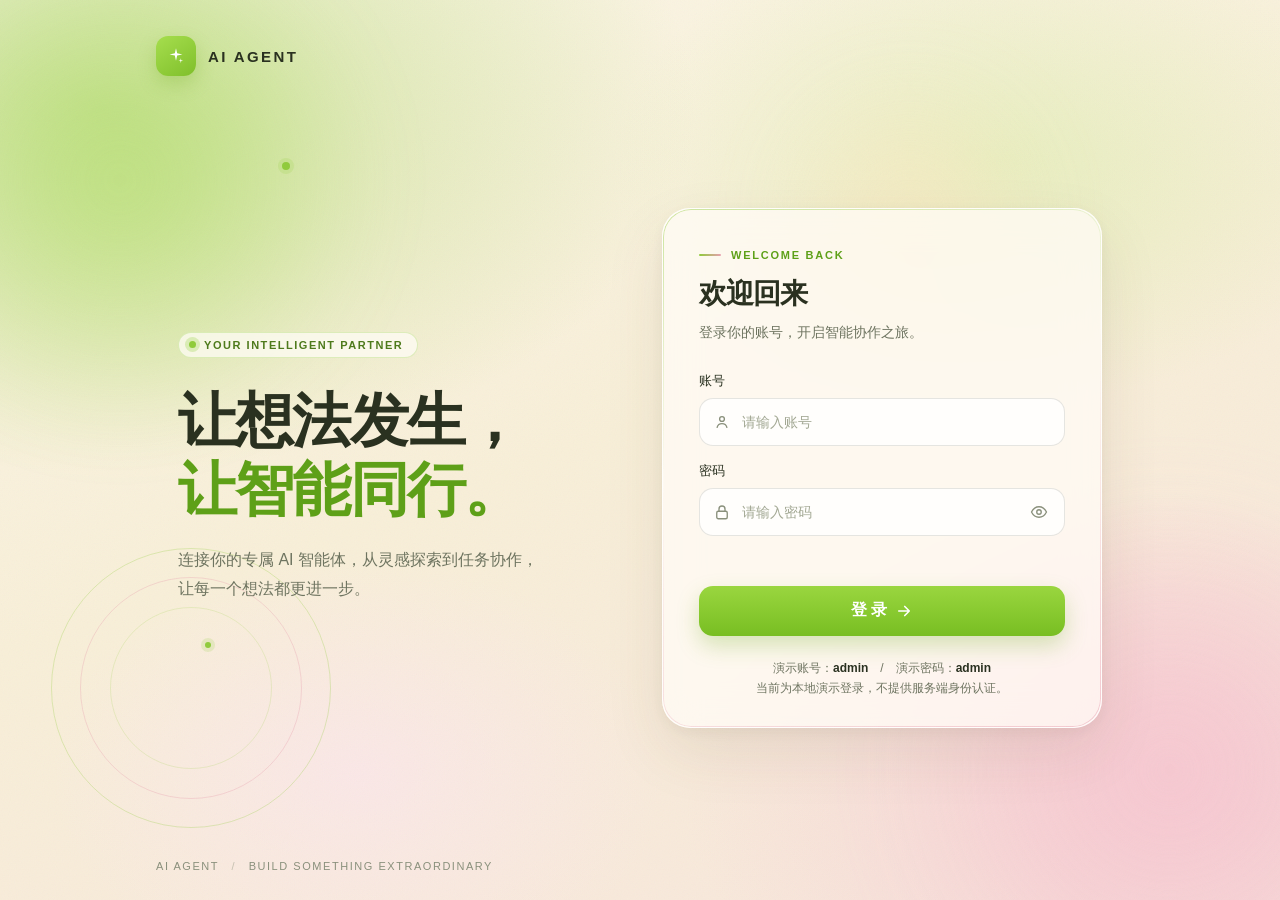
==== docs/dev-ops/nginx/html/login.html @ 40577a48 "feat: 对齐 2-20 Skills 装配，补齐多模态适配与前端页面重做" ====
<!DOCTYPE html>
<html lang="zh-CN">
<head>
  <meta charset="UTF-8" />
  <meta name="viewport" content="width=device-width, initial-scale=1" />
  <meta name="color-scheme" content="light" />
  <title>登录 | AI Agent</title>
  <style>
    :root {
      --cream: #FBF4E4;
      --cream-deep: #F3E7C9;
      --apple: #8FCB3A;
      --apple-deep: #6EAE22;
      --apple-soft: #C6E98A;
      --apple-mist: rgba(143, 203, 58, 0.28);
      --pink: #F5C9D2;
      --pink-soft: #FBE6EA;
      --pink-deep: #E8A0B0;
      --ink: #2A3120;
      --muted: #6E7460;
      --line: rgba(42, 49, 32, 0.12);
      --white: #FFFCF7;
      --shadow: 0 24px 60px rgba(90, 70, 40, 0.10), 0 4px 16px rgba(90, 70, 40, 0.06);
    }

    * { box-sizing: border-box; margin: 0; padding: 0; }

    html, body {
      min-height: 100%;
      background: var(--cream);
      color: var(--ink);
      font-family: "Outfit", "Noto Sans SC", -apple-system, BlinkMacSystemFont, "Segoe UI", "PingFang SC", "Microsoft YaHei", sans-serif;
      -webkit-font-smoothing: antialiased;
    }

    body {
      min-height: 100vh;
      overflow-x: hidden;
      position: relative;
    }

    .bg {
      position: fixed;
      inset: 0;
      z-index: 0;
      overflow: hidden;
      background:
        radial-gradient(ellipse 80% 70% at 8% 12%, rgba(143, 203, 58, 0.42) 0%, transparent 58%),
        radial-gradient(ellipse 70% 60% at 92% 88%, rgba(245, 201, 210, 0.72) 0%, transparent 55%),
        radial-gradient(ellipse 50% 45% at 78% 18%, rgba(198, 233, 138, 0.35) 0%, transparent 60%),
        radial-gradient(ellipse 40% 40% at 28% 86%, rgba(251, 230, 234, 0.8) 0%, transparent 60%),
        linear-gradient(160deg, #FBF6E6 0%, #F8EFD8 48%, #F8E6DC 100%);
    }

    .bg .blob {
      position: absolute;
      border-radius: 50%;
      filter: blur(40px);
      pointer-events: none;
    }

    .bg .blob-a {
      width: 520px; height: 520px;
      left: -140px; top: -80px;
      background: radial-gradient(circle, #A8DC5A 0%, rgba(143, 203, 58, 0) 70%);
      opacity: 0.55;
    }

    .bg .blob-b {
      width: 580px; height: 580px;
      right: -180px; bottom: -160px;
      background: radial-gradient(circle, #F7C5D0 0%, rgba(245, 201, 210, 0) 70%);
      opacity: 0.85;
    }

    .bg .blob-c {
      width: 280px; height: 280px;
      right: 18%; top: 8%;
      background: radial-gradient(circle, #FBE8C0 0%, rgba(251, 232, 192, 0) 70%);
      opacity: 0.7;
    }

    .bg .ring {
      position: absolute;
      left: 4%;
      bottom: 8%;
      width: 280px;
      height: 280px;
      border-radius: 50%;
      border: 1.5px solid rgba(143, 203, 58, 0.28);
      pointer-events: none;
    }

    .bg .ring::before {
      content: "";
      position: absolute;
      inset: 28px;
      border-radius: 50%;
      border: 1.5px solid rgba(232, 160, 176, 0.35);
    }

    .bg .ring::after {
      content: "";
      position: absolute;
      inset: 58px;
      border-radius: 50%;
      border: 1.5px solid rgba(143, 203, 58, 0.18);
    }

    .bg .spark {
      position: absolute;
      width: 8px; height: 8px;
      background: var(--apple);
      border-radius: 50%;
      box-shadow: 0 0 0 4px rgba(143, 203, 58, 0.18);
    }

    .bg .spark-1 { left: 22%; top: 18%; }
    .bg .spark-2 { right: 28%; top: 28%; width: 6px; height: 6px; background: var(--pink-deep); box-shadow: 0 0 0 4px rgba(232, 160, 176, 0.22); }
    .bg .spark-3 { left: 16%; bottom: 28%; width: 6px; height: 6px; }

    .noise {
      position: fixed;
      inset: 0;
      z-index: 1;
      pointer-events: none;
      opacity: 0.045;
      background-image: url("data:image/svg+xml,%3Csvg xmlns='http://www.w3.org/2000/svg' width='160' height='160'%3E%3Cfilter id='n'%3E%3CfeTurbulence type='fractalNoise' baseFrequency='.85' numOctaves='4' stitchTiles='stitch'/%3E%3C/filter%3E%3Crect width='100%25' height='100%25' filter='url(%23n)'/%3E%3C/svg%3E");
    }

    .page {
      position: relative;
      z-index: 2;
      min-height: 100vh;
      display: grid;
      grid-template-rows: auto 1fr auto;
      padding: 36px 56px 28px;
      max-width: 1080px;
      margin: 0 auto;
    }

    header.brand {
      display: flex;
      align-items: center;
      gap: 12px;
    }

    .logo {
      width: 40px;
      height: 40px;
      border-radius: 12px;
      background: linear-gradient(145deg, #A6DE4E 0%, #7FBF2A 100%);
      display: grid;
      place-items: center;
      box-shadow: 0 8px 18px rgba(110, 174, 34, 0.28);
      flex-shrink: 0;
    }

    .logo svg { display: block; }

    .wordmark {
      font-family: "Outfit", "Noto Sans SC", sans-serif;
      font-weight: 700;
      font-size: 15px;
      letter-spacing: 0.16em;
      color: var(--ink);
    }

    main.stage {
      display: grid;
      grid-template-columns: minmax(0, 460px) 440px;
      gap: 24px 24px;
      justify-content: center;
      align-items: center;
      padding: 24px 0 16px;
    }

    .story { max-width: 460px; padding-right: 0; }

    .pill {
      display: inline-flex;
      align-items: center;
      gap: 8px;
      padding: 6px 14px 6px 10px;
      border-radius: 999px;
      background: rgba(255, 252, 247, 0.72);
      border: 1px solid rgba(143, 203, 58, 0.28);
      backdrop-filter: blur(8px);
      font-family: "Outfit", sans-serif;
      font-size: 11px;
      font-weight: 600;
      letter-spacing: 0.14em;
      color: #4E7A1C;
      margin-bottom: 28px;
    }

    .pill i {
      width: 7px; height: 7px;
      border-radius: 50%;
      background: var(--apple);
      box-shadow: 0 0 0 4px var(--apple-mist);
    }

    h1 {
      font-weight: 700;
      font-size: clamp(40px, 4.6vw, 64px);
      line-height: 1.18;
      letter-spacing: -0.03em;
      margin-bottom: 20px;
    }

    h1 .line { display: block; }
    h1 .accent { color: #5EA018; }

    .lead {
      font-size: 16px;
      line-height: 1.85;
      color: var(--muted);
      max-width: 34em;
      word-break: keep-all;
      line-break: strict;
    }

    .card-wrap {
      display: flex;
      justify-content: stretch;
    }

    .card {
      width: 100%;
      max-width: 440px;
      background: rgba(255, 252, 247, 0.78);
      border: 1px solid rgba(255, 255, 255, 0.8);
      border-radius: 28px;
      padding: 40px 36px 28px;
      box-shadow: var(--shadow);
      backdrop-filter: blur(18px) saturate(1.15);
      position: relative;
    }

    .card::before {
      content: "";
      position: absolute;
      inset: 0;
      border-radius: 28px;
      padding: 1px;
      background: linear-gradient(160deg, rgba(143, 203, 58, 0.45), rgba(255, 255, 255, 0.2) 40%, rgba(232, 160, 176, 0.5));
      -webkit-mask: linear-gradient(#000 0 0) content-box, linear-gradient(#000 0 0);
      -webkit-mask-composite: xor;
      mask-composite: exclude;
      pointer-events: none;
    }

    .eyebrow {
      display: flex;
      align-items: center;
      gap: 10px;
      font-family: "Outfit", sans-serif;
      font-size: 11px;
      font-weight: 600;
      letter-spacing: 0.16em;
      color: #5EA018;
      margin-bottom: 14px;
    }

    .eyebrow::before {
      content: "";
      width: 22px;
      height: 2px;
      border-radius: 2px;
      background: linear-gradient(90deg, var(--apple), var(--pink-deep));
    }

    .card h2 {
      font-size: 28px;
      font-weight: 700;
      letter-spacing: -0.03em;
      margin-bottom: 8px;
    }

    .card .sub {
      font-size: 14px;
      color: var(--muted);
      margin-bottom: 28px;
      line-height: 1.6;
    }

    form { display: flex; flex-direction: column; gap: 16px; }

    label {
      display: block;
      font-size: 13px;
      font-weight: 500;
      color: var(--ink);
      margin-bottom: 8px;
    }

    .field {
      position: relative;
    }

    .field .icon {
      position: absolute;
      left: 14px;
      top: 50%;
      transform: translateY(-50%);
      width: 18px;
      height: 18px;
      color: #8A907C;
      pointer-events: none;
    }

    input[type="text"],
    input[type="password"] {
      width: 100%;
      height: 48px;
      padding: 0 44px 0 42px;
      border-radius: 14px;
      border: 1px solid var(--line);
      background: rgba(255, 255, 255, 0.72);
      font-family: inherit;
      font-size: 14px;
      color: var(--ink);
      outline: none;
      transition: border-color .18s, box-shadow .18s, background .18s;
    }

    input::placeholder { color: #A3A894; }

    input:focus {
      border-color: var(--apple);
      background: #fff;
      box-shadow: 0 0 0 4px var(--apple-mist);
    }

    .toggle-pw {
      position: absolute;
      right: 10px;
      top: 50%;
      transform: translateY(-50%);
      width: 32px;
      height: 32px;
      border: 0;
      background: transparent;
      color: #8A907C;
      cursor: pointer;
      border-radius: 8px;
      display: grid;
      place-items: center;
    }

    .toggle-pw:hover { color: var(--ink); background: rgba(0, 0, 0, 0.04); }

    .error {
      min-height: 20px;
      margin: -6px 0 -4px;
      font-size: 13px;
      line-height: 1.5;
      color: #B4564F;
    }

    button.submit {
      margin-top: 8px;
      height: 50px;
      border: 0;
      border-radius: 14px;
      background: linear-gradient(180deg, #9AD63F 0%, #78BE22 100%);
      color: #fff;
      font-family: inherit;
      font-size: 16px;
      font-weight: 600;
      cursor: pointer;
      display: flex;
      align-items: center;
      justify-content: center;
      gap: 8px;
      box-shadow: 0 10px 22px rgba(110, 174, 34, 0.28);
      transition: transform .15s, filter .15s, box-shadow .15s;
    }

    button.submit:hover {
      filter: brightness(1.04);
      transform: translateY(-1px);
      box-shadow: 0 14px 26px rgba(110, 174, 34, 0.34);
    }

    button.submit:active { transform: translateY(0); }

    button.submit svg { width: 18px; height: 18px; }

    button:focus-visible,
    input:focus-visible {
      outline: 3px solid rgba(143, 203, 58, 0.55);
      outline-offset: 2px;
    }

    .hint {
      margin-top: 22px;
      text-align: center;
      font-size: 12px;
      color: var(--muted);
      line-height: 1.7;
    }

    .hint strong { color: var(--ink); font-weight: 600; }

    footer.foot {
      display: flex;
      align-items: center;
      justify-content: space-between;
      gap: 16px;
      padding-top: 8px;
      font-family: "Outfit", sans-serif;
      font-size: 11px;
      letter-spacing: 0.14em;
      color: #8A907C;
    }

    footer.foot span.split { opacity: 0.45; margin: 0 8px; }

    [hidden] { display: none !important; }

    @media (max-width: 900px) {
      .page { padding: 28px 24px 24px; }
      main.stage {
        grid-template-columns: 1fr;
        gap: 32px;
        padding: 28px 0;
      }
      .card-wrap { justify-content: stretch; }
      .card { max-width: none; }
      .bg .ring { display: none; }
      h1 { font-size: 40px; }
    }

    @media (prefers-reduced-motion: reduce) {
      *, *::before, *::after { transition: none !important; }
    }
  </style>
</head>
<body>
  <div class="bg" aria-hidden="true">
    <div class="blob blob-a"></div>
    <div class="blob blob-b"></div>
    <div class="blob blob-c"></div>
    <div class="ring"></div>
    <span class="spark spark-1"></span>
    <span class="spark spark-2"></span>
    <span class="spark spark-3"></span>
  </div>
  <div class="noise" aria-hidden="true"></div>

  <div class="page">
    <header class="brand">
      <div class="logo" aria-hidden="true">
        <svg width="18" height="18" viewBox="0 0 18 18" fill="none">
          <path d="M9 1.2l1.15 5.05L15.4 7.4l-5.25 1.15L9 13.8 7.85 8.55 2.6 7.4l5.25-1.15L9 1.2z" fill="white"/>
          <path d="M13.8 11.2l.45 1.95 1.95.45-1.95.45-.45 1.95-.45-1.95-1.95-.45 1.95-.45.45-1.95z" fill="white"/>
        </svg>
      </div>
      <div class="wordmark">AI AGENT</div>
    </header>

    <main class="stage">
      <section class="story">
        <div class="pill"><i></i> YOUR INTELLIGENT PARTNER</div>
        <h1>
          <span class="line">让想法发生，</span>
          <span class="line accent">让智能同行。</span>
        </h1>
        <p class="lead">连接你的专属 AI 智能体，从灵感探索到任务协作，让每一个想法都更进一步。</p>
      </section>

      <div class="card-wrap">
        <section class="card" aria-label="登录">
          <div class="eyebrow">WELCOME BACK</div>
          <h2>欢迎回来</h2>
          <p class="sub">登录你的账号，开启智能协作之旅。</p>

          <form id="login-form" method="post" autocomplete="on">
            <div>
              <label for="account">账号</label>
              <div class="field">
                <svg class="icon" viewBox="0 0 24 24" fill="none" stroke="currentColor" stroke-width="1.8" stroke-linecap="round" stroke-linejoin="round" aria-hidden="true">
                  <circle cx="12" cy="8" r="3.2"/>
                  <path d="M5.5 19.2c.8-3.2 3.3-5 6.5-5s5.7 1.8 6.5 5"/>
                </svg>
                <input id="account" name="account" type="text" placeholder="请输入账号" autocomplete="username" required />
              </div>
            </div>

            <div>
              <label for="password">密码</label>
              <div class="field">
                <svg class="icon" viewBox="0 0 24 24" fill="none" stroke="currentColor" stroke-width="1.8" stroke-linecap="round" stroke-linejoin="round" aria-hidden="true">
                  <rect x="5" y="11" width="14" height="10" rx="2"/>
                  <path d="M8 11V8a4 4 0 0 1 8 0v3"/>
                </svg>
                <input id="password" name="password" type="password" placeholder="请输入密码" autocomplete="current-password" required />
                <button class="toggle-pw" id="toggle-pw" type="button" aria-label="显示密码" aria-pressed="false">
                  <svg width="18" height="18" viewBox="0 0 24 24" fill="none" stroke="currentColor" stroke-width="1.8" stroke-linecap="round" stroke-linejoin="round">
                    <path d="M2 12s3.5-7 10-7 10 7 10 7-3.5 7-10 7S2 12 2 12z"/>
                    <circle cx="12" cy="12" r="3"/>
                  </svg>
                </button>
              </div>
            </div>

            <p class="error" id="login-error" role="alert"></p>

            <button class="submit" type="submit">
              登 录
              <svg viewBox="0 0 24 24" fill="none" stroke="currentColor" stroke-width="2.2" stroke-linecap="round" stroke-linejoin="round" aria-hidden="true">
                <path d="M5 12h14M13 6l6 6-6 6"/>
              </svg>
            </button>
          </form>

          <p class="hint">
            演示账号：<strong>admin</strong>　/　演示密码：<strong>admin</strong><br />
            当前为本地演示登录，不提供服务端身份认证。
          </p>
        </section>
      </div>
    </main>

    <footer class="foot">
      <div>AI AGENT <span class="split">/</span> BUILD SOMETHING EXTRAORDINARY</div>
    </footer>
  </div>

  <script>
    (function () {
      'use strict';

      const cookieName = 'ai_agent_demo_user';
      const form = document.getElementById('login-form');
      const account = document.getElementById('account');
      const password = document.getElementById('password');
      const error = document.getElementById('login-error');
      const toggle = document.getElementById('toggle-pw');

      function readUser() {
        const prefix = cookieName + '=';
        const cookie = document.cookie.split('; ').find(item => item.startsWith(prefix));
        return cookie ? cookie.slice(prefix.length) : '';
      }

      toggle.addEventListener('click', function () {
        const show = password.type === 'password';
        password.type = show ? 'text' : 'password';
        this.setAttribute('aria-label', show ? '隐藏密码' : '显示密码');
        this.setAttribute('aria-pressed', String(show));
      });

      form.addEventListener('submit', function (event) {
        event.preventDefault();
        error.textContent = '';
        if (account.value.trim() !== 'admin' || password.value !== 'admin') {
          error.textContent = '账号或密码不正确，请重试。';
          password.value = '';
          password.focus();
          return;
        }
        const secure = location.protocol === 'https:' ? '; Secure' : '';
        document.cookie = cookieName + '=admin; Path=/; Max-Age=604800; SameSite=Strict' + secure;
        if (readUser() !== 'admin') {
          error.textContent = '无法保存登录信息，请检查浏览器 Cookie 设置，并通过 HTTP 或 HTTPS 访问页面。';
          return;
        }
        password.value = '';
        location.replace('index.html');
      });

      if (readUser() === 'admin') location.replace('index.html');
    }());
  </script>
</body>
</html>
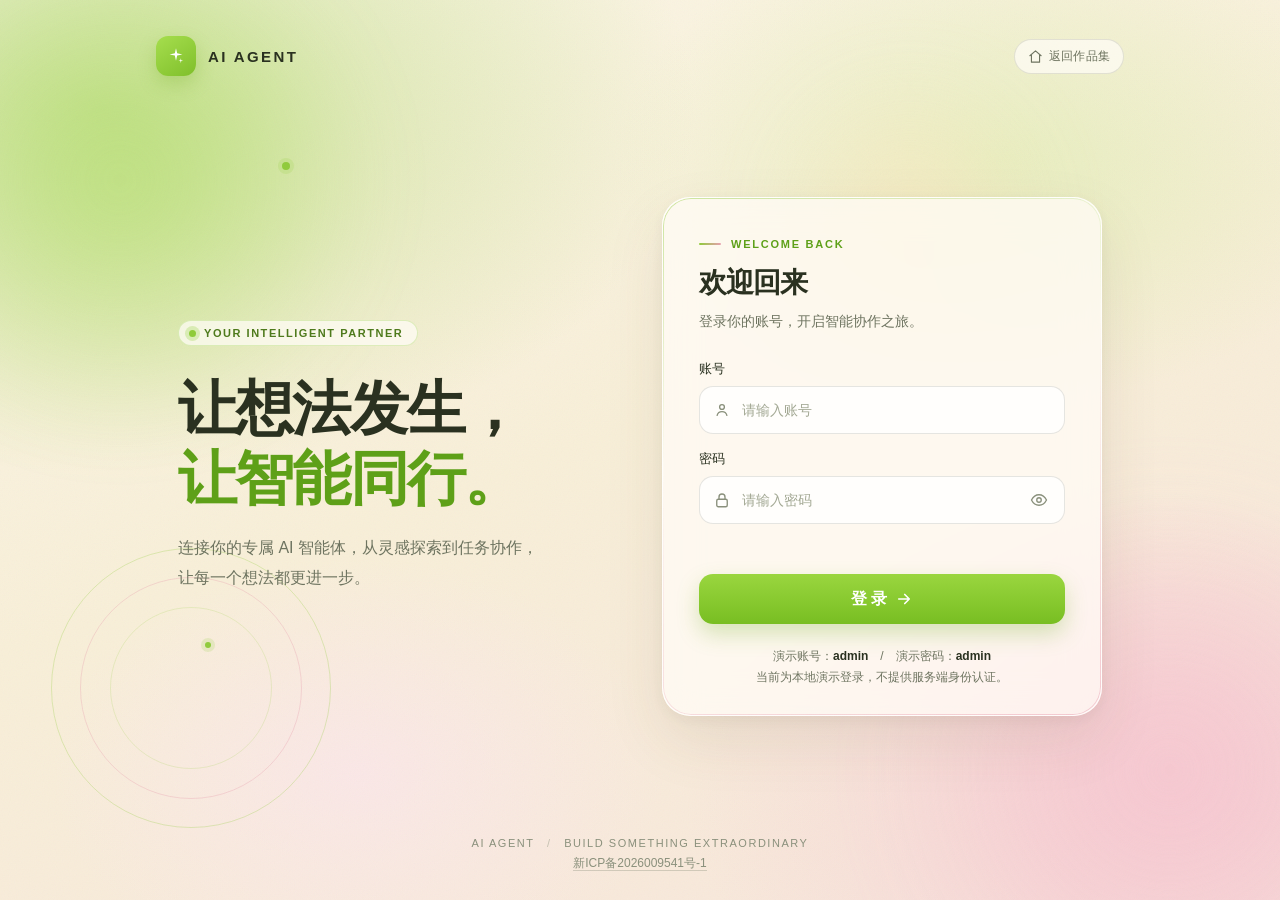
==== commit 05372223: "feat: 对话页和登录页增加返回作品集与备案号" ====
--- a/docs/dev-ops/nginx/html/login.html
+++ b/docs/dev-ops/nginx/html/login.html
@@ -145,6 +145,29 @@
       gap: 12px;
     }
 
+    header.brand .back-home {
+      display: inline-flex;
+      align-items: center;
+      gap: 6px;
+      margin-left: auto;
+      padding: 9px 13px;
+      border: 1px solid var(--line);
+      border-radius: 999px;
+      color: var(--muted);
+      background: rgba(255, 252, 247, 0.72);
+      font-size: 12px;
+      line-height: 1;
+      letter-spacing: 0.02em;
+      text-decoration: none;
+      transition: color .18s, border-color .18s, background .18s;
+    }
+    header.brand .back-home:hover {
+      color: var(--apple-deep);
+      border-color: rgba(143, 203, 58, 0.5);
+      background: #fff;
+    }
+    header.brand .back-home svg { width: 15px; height: 15px; flex: 0 0 15px; }
+
     .logo {
       width: 40px;
       height: 40px;
@@ -406,17 +429,34 @@
 
     footer.foot {
       display: flex;
+      flex-direction: column;
       align-items: center;
-      justify-content: space-between;
-      gap: 16px;
+      justify-content: center;
+      gap: 6px;
       padding-top: 8px;
       font-family: "Outfit", sans-serif;
       font-size: 11px;
       letter-spacing: 0.14em;
       color: #8A907C;
+      text-align: center;
     }
 
     footer.foot span.split { opacity: 0.45; margin: 0 8px; }
+
+    footer.foot .beian {
+      font-family: -apple-system, BlinkMacSystemFont, "PingFang SC", "Microsoft YaHei", sans-serif;
+      font-size: 12px;
+      letter-spacing: 0;
+    }
+    footer.foot .beian a {
+      color: inherit;
+      text-decoration: none;
+      border-bottom: 1px solid rgba(138, 144, 124, 0.35);
+    }
+    footer.foot .beian a:hover {
+      color: var(--apple-deep);
+      border-bottom-color: currentColor;
+    }
 
     [hidden] { display: none !important; }
 
@@ -428,6 +468,9 @@
         padding: 28px 0;
       }
       .card-wrap { justify-content: stretch; }
+      header.brand .back-home { width: 38px; height: 38px; padding: 0; justify-content: center; }
+      header.brand .back-home span { display: none; }
+      footer.foot .beian { width: 100%; text-align: center; }
       .card { max-width: none; }
       .bg .ring { display: none; }
       h1 { font-size: 40px; }
@@ -459,6 +502,10 @@
         </svg>
       </div>
       <div class="wordmark">AI AGENT</div>
+      <a class="back-home" href="https://dabuw.online/" aria-label="返回作品集" title="返回作品集">
+        <svg viewBox="0 0 24 24" fill="none" stroke="currentColor" stroke-width="1.8" stroke-linecap="round" stroke-linejoin="round" aria-hidden="true"><path d="M3 10.8 12 3l9 7.8M5.5 9.5V21h13V9.5"/></svg>
+        <span>返回作品集</span>
+      </a>
     </header>
 
     <main class="stage">
@@ -526,6 +573,9 @@
 
     <footer class="foot">
       <div>AI AGENT <span class="split">/</span> BUILD SOMETHING EXTRAORDINARY</div>
+      <div class="beian">
+        <a href="https://beian.miit.gov.cn/" target="_blank" rel="noopener noreferrer">新ICP备2026009541号-1</a>
+      </div>
     </footer>
   </div>
 
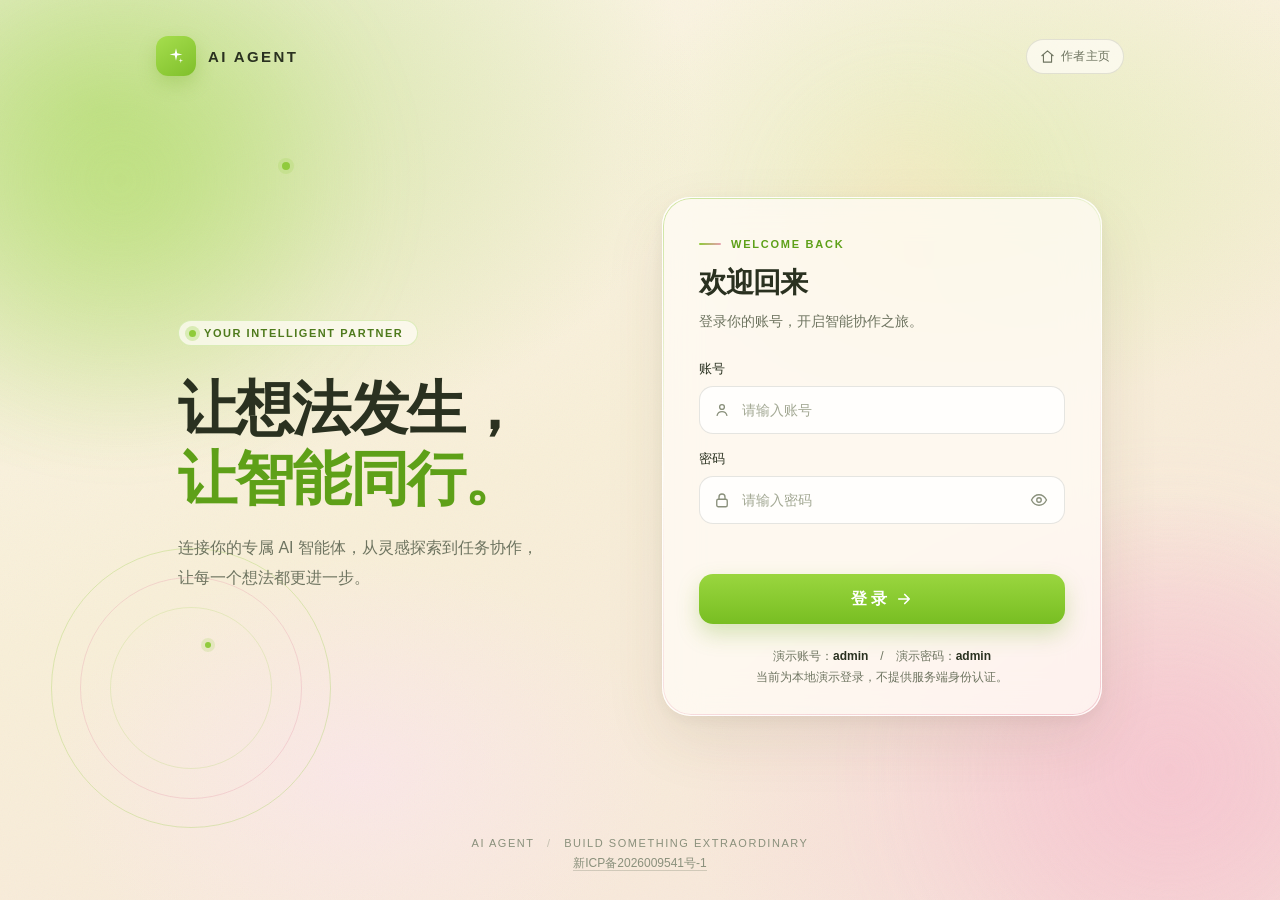
==== commit 721755bb: "chore: 返回入口文案改为作者主页" ====
--- a/docs/dev-ops/nginx/html/login.html
+++ b/docs/dev-ops/nginx/html/login.html
@@ -502,9 +502,9 @@
         </svg>
       </div>
       <div class="wordmark">AI AGENT</div>
-      <a class="back-home" href="https://dabuw.online/" aria-label="返回作品集" title="返回作品集">
+      <a class="back-home" href="https://dabuw.online/" aria-label="返回作者主页" title="返回作者主页">
         <svg viewBox="0 0 24 24" fill="none" stroke="currentColor" stroke-width="1.8" stroke-linecap="round" stroke-linejoin="round" aria-hidden="true"><path d="M3 10.8 12 3l9 7.8M5.5 9.5V21h13V9.5"/></svg>
-        <span>返回作品集</span>
+        <span>作者主页</span>
       </a>
     </header>
 
